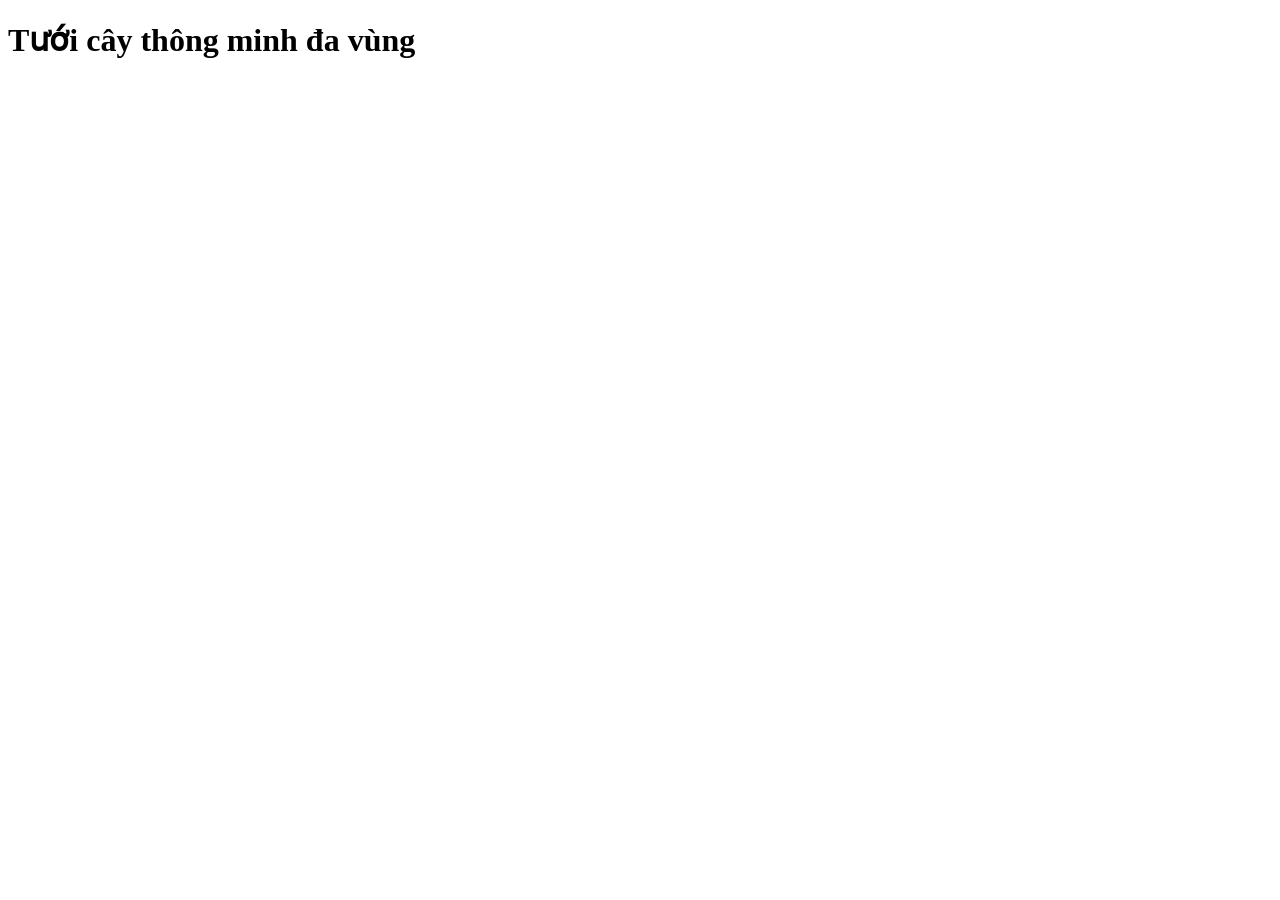
==== server/static/index.html @ 4378c60b "Add project skeleton, protocol/hardware docs and node + gateway firmware - Project layout: firmware/" ====
<!doctype html>
<html lang="vi">
<head>
  <meta charset="utf-8">
  <meta name="viewport" content="width=device-width, initial-scale=1">
  <title>Smart Irrigation</title>
  <link rel="stylesheet" href="style.css">
</head>
<body>
  <h1>Tưới cây thông minh đa vùng</h1>
  <!-- TODO: 3 thẻ Zone, biểu đồ lịch sử, điều khiển (docs/DESIGN.md §10) -->
  <script src="app.js"></script>
</body>
</html>
---- server/static/style.css ----
/* Dashboard styles */
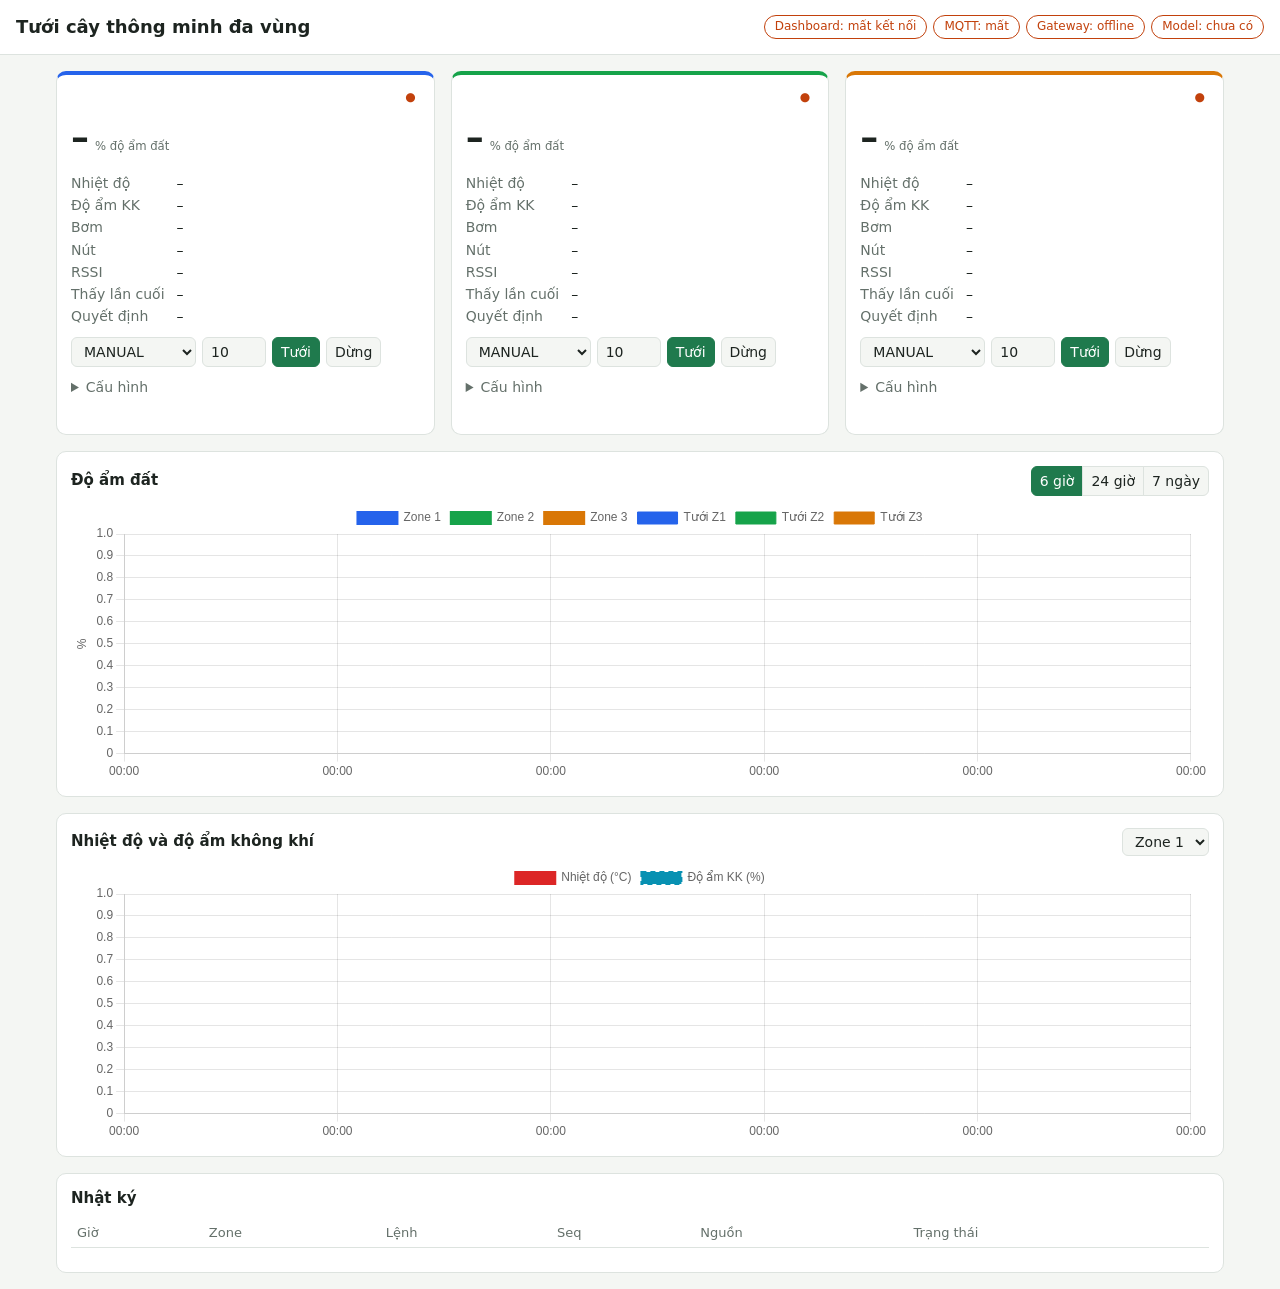
==== commit ae537eb9: "Week 12: MQTT over phone hotspot, server backend, Docker, remote dashboard Gateway <-> server now go" ====
--- a/server/static/index.html
+++ b/server/static/index.html
@@ -3,12 +3,93 @@
 <head>
   <meta charset="utf-8">
   <meta name="viewport" content="width=device-width, initial-scale=1">
-  <title>Smart Irrigation</title>
+  <title>Tưới cây đa vùng</title>
   <link rel="stylesheet" href="style.css">
 </head>
 <body>
-  <h1>Tưới cây thông minh đa vùng</h1>
-  <!-- TODO: 3 thẻ Zone, biểu đồ lịch sử, điều khiển (docs/DESIGN.md §10) -->
+  <header>
+    <h1>Tưới cây thông minh đa vùng</h1>
+    <div class="pills">
+      <span id="pill-ws" class="pill">Dashboard</span>
+      <span id="pill-mqtt" class="pill">MQTT</span>
+      <span id="pill-gw" class="pill">Gateway</span>
+      <span id="pill-model" class="pill">Model</span>
+      <form method="post" action="/logout" id="logout" hidden><button class="pill">Đăng xuất</button></form>
+    </div>
+  </header>
+
+  <main>
+    <section id="zones" class="zones"></section>
+
+    <section class="panel">
+      <div class="panel-head">
+        <h2>Độ ẩm đất</h2>
+        <div class="seg" id="range">
+          <button data-h="6" class="on">6 giờ</button><button data-h="24">24 giờ</button><button data-h="168">7 ngày</button>
+        </div>
+      </div>
+      <div class="chart"><canvas id="soil-chart"></canvas></div>
+    </section>
+
+    <section class="panel">
+      <div class="panel-head">
+        <h2>Nhiệt độ và độ ẩm không khí</h2>
+        <select id="air-zone"><option value="1">Zone 1</option><option value="2">Zone 2</option><option value="3">Zone 3</option></select>
+      </div>
+      <div class="chart"><canvas id="air-chart"></canvas></div>
+    </section>
+
+    <section class="panel">
+      <h2>Nhật ký</h2>
+      <table class="log">
+        <thead><tr><th>Giờ</th><th>Zone</th><th>Lệnh</th><th>Seq</th><th>Nguồn</th><th>Trạng thái</th></tr></thead>
+        <tbody id="cmd-log"></tbody>
+      </table>
+      <ul id="event-log" class="events"></ul>
+    </section>
+  </main>
+
+  <template id="zone-tpl">
+    <article class="zone">
+      <div class="zone-head">
+        <h3 data-f="name"></h3>
+        <span class="dot" data-f="online"></span>
+      </div>
+      <div class="soil"><span data-f="soil">–</span><small>% độ ẩm đất</small></div>
+      <dl class="facts">
+        <dt>Nhiệt độ</dt><dd data-f="temp">–</dd>
+        <dt>Độ ẩm KK</dt><dd data-f="hum">–</dd>
+        <dt>Bơm</dt><dd data-f="pump">–</dd>
+        <dt>Nút</dt><dd data-f="node_mode">–</dd>
+        <dt>RSSI</dt><dd data-f="rssi">–</dd>
+        <dt>Thấy lần cuối</dt><dd data-f="last_seen">–</dd>
+        <dt>Quyết định</dt><dd data-f="prediction">–</dd>
+      </dl>
+      <div class="controls">
+        <select data-c="mode"><option>MANUAL</option><option>THRESHOLD</option><option>AI</option></select>
+        <input data-c="dur" type="number" min="1" max="30" value="10" aria-label="Số giây tưới">
+        <button data-c="water" class="primary">Tưới</button>
+        <button data-c="stop">Dừng</button>
+      </div>
+      <details>
+        <summary>Cấu hình</summary>
+        <form data-c="cfg" class="cfg">
+          <label>soil_low (%)<input name="soil_low" type="number" step="0.5"></label>
+          <label>soil_target (%)<input name="soil_target" type="number" step="0.5"></label>
+          <label>pump_max_s<input name="pump_max_s" type="number" min="1" max="30"></label>
+          <label>threshold_dur<input name="threshold_dur" type="number" min="3" max="30"></label>
+          <label>cooldown_s<input name="cooldown_s" type="number" min="0"></label>
+          <label>fallback_s<input name="fallback_s" type="number" min="1" max="30"></label>
+          <label>pump_flow_ml_s<input name="pump_flow_ml_s" type="number" step="0.1" min="0"></label>
+          <label class="check"><input name="collect_mode" type="checkbox"> collect_mode</label>
+          <button class="primary">Lưu</button>
+        </form>
+      </details>
+      <p class="msg" data-f="msg"></p>
+    </article>
+  </template>
+
+  <script src="vendor/chart.umd.min.js"></script>
   <script src="app.js"></script>
 </body>
 </html>
--- a/server/static/style.css
+++ b/server/static/style.css
@@ -1 +1,102 @@
-/* Dashboard styles */
+:root {
+  --bg: #f4f6f3;
+  --card: #ffffff;
+  --text: #1d2420;
+  --muted: #64706a;
+  --line: #dde3df;
+  --accent: #1f7a4d;
+  --accent-text: #ffffff;
+  --ok: #1f9d55;
+  --bad: #c2410c;
+  --warn: #b7791f;
+  --z1: #2563eb;
+  --z2: #16a34a;
+  --z3: #d97706;
+}
+@media (prefers-color-scheme: dark) {
+  :root {
+    --bg: #121614;
+    --card: #1b211e;
+    --text: #e6ece8;
+    --muted: #94a19a;
+    --line: #2c3530;
+    --accent: #34a46b;
+    --ok: #3ccf7a;
+    --bad: #f07a45;
+    --warn: #e3b04b;
+    --z1: #60a5fa;
+    --z2: #4ade80;
+    --z3: #fbbf24;
+  }
+}
+* { box-sizing: border-box; }
+body {
+  margin: 0;
+  background: var(--bg);
+  color: var(--text);
+  font: 14px/1.45 system-ui, "Segoe UI", Roboto, sans-serif;
+}
+header {
+  display: flex; flex-wrap: wrap; gap: 8px 16px; align-items: center; justify-content: space-between;
+  padding: 14px 16px; border-bottom: 1px solid var(--line); background: var(--card);
+}
+h1 { font-size: 18px; margin: 0; }
+h2 { font-size: 15px; margin: 0 0 10px; }
+h3 { font-size: 15px; margin: 0; }
+main { max-width: 1200px; margin: 0 auto; padding: 16px; display: grid; gap: 16px; }
+.pills { display: flex; gap: 6px; flex-wrap: wrap; }
+.pill { padding: 2px 10px; border-radius: 999px; border: 1px solid var(--line); color: var(--muted); font-size: 12px; }
+.pill.ok { color: var(--ok); border-color: var(--ok); }
+.pill.bad { color: var(--bad); border-color: var(--bad); }
+#logout { display: contents; }
+#logout[hidden] { display: none; }
+button.pill { background: none; cursor: pointer; font-size: 12px; padding: 2px 10px; }
+
+.zones { display: grid; gap: 16px; grid-template-columns: repeat(auto-fit, minmax(300px, 1fr)); }
+.zone, .panel { background: var(--card); border: 1px solid var(--line); border-radius: 10px; padding: 14px; }
+.zone { border-top: 4px solid var(--zc, var(--line)); }
+.zone-head { display: flex; justify-content: space-between; align-items: center; }
+.dot { font-size: 12px; color: var(--muted); }
+.dot::before { content: "●"; margin-right: 4px; color: var(--bad); }
+.dot.on::before { color: var(--ok); }
+.soil { margin: 6px 0 8px; }
+.soil span { font-size: 36px; font-weight: 600; font-variant-numeric: tabular-nums; }
+.soil small { color: var(--muted); margin-left: 6px; }
+.facts { display: grid; grid-template-columns: auto 1fr; gap: 2px 12px; margin: 0 0 10px; }
+.facts dt { color: var(--muted); }
+.facts dd { margin: 0; font-variant-numeric: tabular-nums; }
+.pump-on { color: var(--accent); font-weight: 600; }
+.controls { display: flex; gap: 6px; flex-wrap: wrap; }
+.controls input { width: 64px; }
+button, select, input {
+  font: inherit; color: var(--text); background: var(--bg);
+  border: 1px solid var(--line); border-radius: 6px; padding: 4px 8px;
+}
+button { cursor: pointer; }
+button.primary { background: var(--accent); color: var(--accent-text); border-color: var(--accent); }
+button:disabled { opacity: .5; cursor: not-allowed; }
+details { margin-top: 10px; }
+summary { cursor: pointer; color: var(--muted); }
+.cfg { display: grid; grid-template-columns: 1fr 1fr; gap: 6px 10px; margin-top: 8px; }
+.cfg label { display: grid; gap: 2px; font-size: 12px; color: var(--muted); }
+.cfg label.check { display: flex; align-items: center; gap: 6px; }
+.cfg button { grid-column: 1 / -1; justify-self: start; }
+.msg { min-height: 1.2em; margin: 8px 0 0; font-size: 12px; color: var(--muted); }
+.msg.bad { color: var(--bad); }
+
+.panel-head { display: flex; justify-content: space-between; align-items: center; gap: 8px; flex-wrap: wrap; margin-bottom: 6px; }
+.panel-head h2 { margin: 0; }
+.seg button { border-radius: 0; margin-left: -1px; }
+.seg button:first-child { border-radius: 6px 0 0 6px; }
+.seg button:last-child { border-radius: 0 6px 6px 0; }
+.seg button.on { background: var(--accent); color: var(--accent-text); border-color: var(--accent); }
+.chart { position: relative; height: 280px; }
+
+.log { width: 100%; border-collapse: collapse; font-size: 13px; }
+.log th, .log td { text-align: left; padding: 4px 6px; border-bottom: 1px solid var(--line); }
+.log th { color: var(--muted); font-weight: 500; }
+.panel { overflow-x: auto; }
+.st-ok { color: var(--ok); }
+.st-pending { color: var(--warn); }
+.st-bad { color: var(--bad); }
+.events { list-style: none; padding: 0; margin: 10px 0 0; font-size: 13px; color: var(--muted); max-height: 160px; overflow-y: auto; }
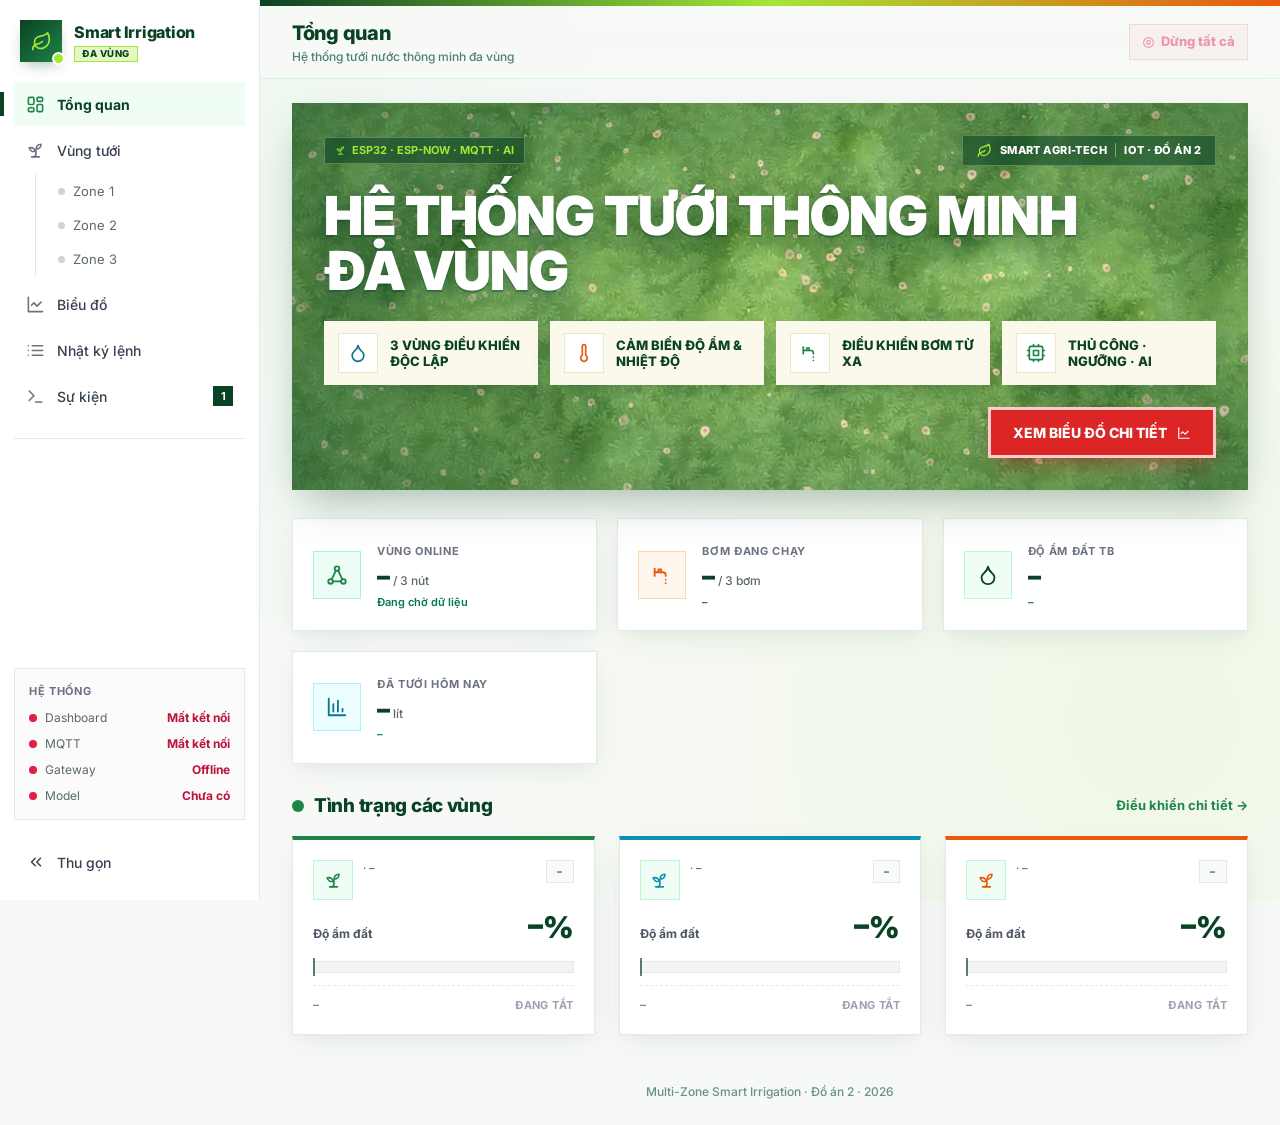
==== commit 18b76d4f: "Redesign web dashboard: sidebar, separate pages, botanical theme - Sidebar navigation with hash-rout" ====
--- a/server/static/index.html
+++ b/server/static/index.html
@@ -4,92 +4,303 @@
   <meta charset="utf-8">
   <meta name="viewport" content="width=device-width, initial-scale=1">
   <title>Tưới cây đa vùng</title>
-  <link rel="stylesheet" href="style.css">
+  <link rel="icon" href="/favicon.svg" type="image/svg+xml">
+  <link rel="icon" href="/favicon.ico" sizes="any">
+  <link rel="apple-touch-icon" href="/apple-touch-icon.png">
+  <meta name="theme-color" content="#0a4225">
+  <!-- Inter tải không chặn: mạng hotspot không có internet thì dùng font hệ thống -->
+  <link rel="stylesheet" href="https://fonts.googleapis.com/css2?family=Inter:wght@400;500;600;700;800&display=swap" media="print" onload="this.media='all'">
+  <!-- ?v=: đổi mỗi lần sửa css/js để Cloudflare và trình duyệt không dùng bản cache cũ -->
+  <link rel="stylesheet" href="style.css?v=2026-10-26g">
 </head>
 <body>
-  <header>
-    <h1>Tưới cây thông minh đa vùng</h1>
-    <div class="pills">
-      <span id="pill-ws" class="pill">Dashboard</span>
-      <span id="pill-mqtt" class="pill">MQTT</span>
-      <span id="pill-gw" class="pill">Gateway</span>
-      <span id="pill-model" class="pill">Model</span>
-      <form method="post" action="/logout" id="logout" hidden><button class="pill">Đăng xuất</button></form>
+  <svg width="0" height="0" style="position:absolute" aria-hidden="true">
+    <symbol id="i-leaf" viewBox="0 0 24 24"><path d="M11 20A7 7 0 0 1 9.8 6.1C15.5 5 17 4.48 19 2c1 2 2 4.18 2 8 0 5.5-4.78 10-10 10Z"/><path d="M2 21c0-3 1.85-5.36 5.08-6C9.5 14.52 12 13 13 12"/></symbol>
+    <symbol id="i-sprout" viewBox="0 0 24 24"><path d="M7 20h10"/><path d="M10 20c5.5-2.5.8-6.4 3-10"/><path d="M9.5 9.4c1.1.8 1.8 2.2 2.3 3.7-2 .4-3.5.4-4.8-.3-1.2-.6-2.3-1.9-3-4.2 2.8-.5 4.4 0 5.5.8z"/><path d="M14.1 6a7 7 0 0 0-1.1 4c1.9-.1 3.3-.6 4.3-1.4 1-1 1.6-2.3 1.7-4.6-2.7.1-4 1-4.9 2z"/></symbol>
+    <symbol id="i-drop" viewBox="0 0 24 24"><path d="M12 22a7 7 0 0 0 7-7c0-2-1-3.9-3-5.5s-3.5-4-4-6.5c-.5 2.5-2 4.9-4 6.5C6 11.1 5 13 5 15a7 7 0 0 0 7 7z"/></symbol>
+    <symbol id="i-thermo" viewBox="0 0 24 24"><path d="M14 4v10.54a4 4 0 1 1-4 0V4a2 2 0 0 1 4 0Z"/></symbol>
+    <symbol id="i-wind" viewBox="0 0 24 24"><path d="M17.7 7.7a2.5 2.5 0 1 1 1.8 4.3H2"/><path d="M9.6 4.6A2 2 0 1 1 11 8H2"/><path d="M12.6 19.4A2 2 0 1 0 14 16H2"/></symbol>
+    <symbol id="i-cpu" viewBox="0 0 24 24"><rect x="4" y="4" width="16" height="16" rx="2"/><rect x="9" y="9" width="6" height="6"/><path d="M15 2v2M15 20v2M2 15h2M2 9h2M20 15h2M20 9h2M9 2v2M9 20v2"/></symbol>
+    <symbol id="i-nodes" viewBox="0 0 24 24"><circle cx="12" cy="5" r="2.5"/><circle cx="5" cy="19" r="2.5"/><circle cx="19" cy="19" r="2.5"/><path d="M10.8 7.2 6.2 16.8M13.2 7.2l4.6 9.6M7.5 19h9"/></symbol>
+    <symbol id="i-tap" viewBox="0 0 24 24"><path d="M4 9h9a3 3 0 0 1 3 3v1"/><path d="M4 5v8"/><path d="M8 9V6h3v3"/><path d="M16 17v.01M16 21v.01"/></symbol>
+    <symbol id="i-line" viewBox="0 0 24 24"><path d="M3 3v18h18"/><path d="m19 9-5 5-4-4-3 3"/></symbol>
+    <symbol id="i-bar" viewBox="0 0 24 24"><path d="M3 3v18h18"/><path d="M8 17V9M13 17V5M18 17v-3"/></symbol>
+    <symbol id="i-list" viewBox="0 0 24 24"><path d="M8 6h13M8 12h13M8 18h13M3 6h.01M3 12h.01M3 18h.01"/></symbol>
+    <symbol id="i-signal" viewBox="0 0 24 24"><path d="M2 20h.01M7 20v-4M12 20v-8M17 20V8M22 4v16"/></symbol>
+    <symbol id="i-clock" viewBox="0 0 24 24"><circle cx="12" cy="12" r="9"/><path d="M12 7v5l3 2"/></symbol>
+    <symbol id="i-sliders" viewBox="0 0 24 24"><path d="M4 21v-7M4 10V3M12 21v-9M12 8V3M20 21v-5M20 12V3M1 14h6M9 8h6M17 16h6"/></symbol>
+    <symbol id="i-stop" viewBox="0 0 24 24"><circle cx="12" cy="12" r="9"/><rect x="9" y="9" width="6" height="6" rx="1"/></symbol>
+    <symbol id="i-trash" viewBox="0 0 24 24"><path d="M3 6h18M19 6v14a2 2 0 0 1-2 2H7a2 2 0 0 1-2-2V6M8 6V4a2 2 0 0 1 2-2h4a2 2 0 0 1 2 2v2"/></symbol>
+    <symbol id="i-out" viewBox="0 0 24 24"><path d="M9 21H5a2 2 0 0 1-2-2V5a2 2 0 0 1 2-2h4"/><path d="m16 17 5-5-5-5"/><path d="M21 12H9"/></symbol>
+    <symbol id="i-grid" viewBox="0 0 24 24"><rect x="3" y="3" width="7" height="9" rx="1.5"/><rect x="14" y="3" width="7" height="5" rx="1.5"/><rect x="14" y="12" width="7" height="9" rx="1.5"/><rect x="3" y="16" width="7" height="5" rx="1.5"/></symbol>
+    <symbol id="i-term" viewBox="0 0 24 24"><path d="m4 17 6-6-6-6"/><path d="M12 19h8"/></symbol>
+    <symbol id="i-menu" viewBox="0 0 24 24"><path d="M4 6h16M4 12h16M4 18h16"/></symbol>
+    <symbol id="i-collapse" viewBox="0 0 24 24"><path d="m11 17-5-5 5-5"/><path d="m18 17-5-5 5-5"/></symbol>
+  </svg>
+
+  <div class="shell" id="shell">
+  <aside class="sidebar" id="sidebar" aria-label="Thanh điều hướng">
+    <div class="side-brand">
+      <span class="logo"><svg class="ic"><use href="#i-leaf"/></svg><i></i></span>
+      <div class="lbl"><b>Smart Irrigation</b><span class="tag">Đa vùng</span></div>
+    </div>
+
+    <nav class="nav">
+      <a href="#/" data-route="overview" class="nav-item" title="Tổng quan"><svg class="ic"><use href="#i-grid"/></svg><span class="lbl">Tổng quan</span></a>
+      <a href="#/zones" data-route="zones" class="nav-item" title="Vùng tưới"><svg class="ic"><use href="#i-sprout"/></svg><span class="lbl">Vùng tưới</span></a>
+      <div class="nav-sub">
+        <a href="#/zones/1" data-zone="1"><i class="zdot" data-zdot="1"></i>Zone 1</a>
+        <a href="#/zones/2" data-zone="2"><i class="zdot" data-zdot="2"></i>Zone 2</a>
+        <a href="#/zones/3" data-zone="3"><i class="zdot" data-zdot="3"></i>Zone 3</a>
+      </div>
+      <a href="#/charts" data-route="charts" class="nav-item" title="Biểu đồ"><svg class="ic"><use href="#i-line"/></svg><span class="lbl">Biểu đồ</span></a>
+      <a href="#/commands" data-route="commands" class="nav-item" title="Nhật ký lệnh"><svg class="ic"><use href="#i-list"/></svg><span class="lbl">Nhật ký lệnh</span><span class="count" id="nav-pending" hidden></span></a>
+      <a href="#/events" data-route="events" class="nav-item" title="Sự kiện"><svg class="ic"><use href="#i-term"/></svg><span class="lbl">Sự kiện</span><span class="count" id="nav-events" hidden></span></a>
+    </nav>
+
+    <div class="side-status">
+      <span class="side-title lbl">Hệ thống</span>
+      <ul class="status" aria-label="Trạng thái hệ thống">
+        <li id="pill-ws" class="stat" title="Dashboard"><span>Dashboard</span><b>–</b></li>
+        <li id="pill-mqtt" class="stat" title="MQTT"><span>MQTT</span><b>–</b></li>
+        <li id="pill-gw" class="stat" title="Gateway"><span>Gateway</span><b>–</b></li>
+        <li id="pill-model" class="stat" title="Model"><span>Model</span><b>–</b></li>
+      </ul>
+    </div>
+
+    <button class="collapse-btn" id="collapse" aria-label="Thu gọn thanh bên"><svg class="ic"><use href="#i-collapse"/></svg><span class="lbl">Thu gọn</span></button>
+  </aside>
+  <div class="backdrop" id="backdrop"></div>
+
+  <div class="content">
+  <div class="strip" aria-hidden="true"></div>
+  <header class="topbar">
+    <button id="menu" class="ghost icon-btn" aria-label="Mở menu" aria-controls="sidebar" aria-expanded="false"><svg class="ic"><use href="#i-menu"/></svg></button>
+    <div class="crumb">
+      <h1 id="page-title">Tổng quan</h1>
+      <p>Hệ thống tưới nước thông minh đa vùng</p>
+    </div>
+    <div class="actions">
+      <button id="stop-all" class="danger"><svg class="ic"><use href="#i-stop"/></svg><span class="hide-sm">Dừng tất cả</span></button>
+      <form method="post" action="/logout" id="logout" hidden><button class="ghost icon-btn" aria-label="Đăng xuất" title="Đăng xuất"><svg class="ic"><use href="#i-out"/></svg></button></form>
     </div>
   </header>
 
   <main>
-    <section id="zones" class="zones"></section>
-
-    <section class="panel">
-      <div class="panel-head">
-        <h2>Độ ẩm đất</h2>
-        <div class="seg" id="range">
-          <button data-h="6" class="on">6 giờ</button><button data-h="24">24 giờ</button><button data-h="168">7 ngày</button>
-        </div>
-      </div>
-      <div class="chart"><canvas id="soil-chart"></canvas></div>
-    </section>
-
-    <section class="panel">
-      <div class="panel-head">
-        <h2>Nhiệt độ và độ ẩm không khí</h2>
-        <select id="air-zone"><option value="1">Zone 1</option><option value="2">Zone 2</option><option value="3">Zone 3</option></select>
-      </div>
-      <div class="chart"><canvas id="air-chart"></canvas></div>
-    </section>
-
-    <section class="panel">
-      <h2>Nhật ký</h2>
-      <table class="log">
-        <thead><tr><th>Giờ</th><th>Zone</th><th>Lệnh</th><th>Seq</th><th>Nguồn</th><th>Trạng thái</th></tr></thead>
-        <tbody id="cmd-log"></tbody>
-      </table>
-      <ul id="event-log" class="events"></ul>
-    </section>
+    <!-- ===== Trang: Tổng quan ===== -->
+    <div class="page" data-page="overview" data-title="Tổng quan">
+    <section class="hero">
+      <div class="hero-grid">
+        <div class="hero-top">
+          <span class="eyebrow"><svg class="ic"><use href="#i-sprout"/></svg>ESP32 · ESP-NOW · MQTT · AI</span>
+          <span class="hero-brand"><svg class="ic"><use href="#i-leaf"/></svg>Smart Agri-Tech<i></i>IoT · Đồ án 2</span>
+        </div>
+        <h2 class="hero-title">Hệ thống tưới thông minh đa vùng</h2>
+        <ul class="features">
+          <li><span class="f-ic c-cyan"><svg class="ic"><use href="#i-drop"/></svg></span>3 vùng điều khiển độc lập</li>
+          <li><span class="f-ic c-orange"><svg class="ic"><use href="#i-thermo"/></svg></span>Cảm biến độ ẩm &amp; nhiệt độ</li>
+          <li><span class="f-ic c-green"><svg class="ic"><use href="#i-tap"/></svg></span>Điều khiển bơm từ xa</li>
+          <li><span class="f-ic c-green"><svg class="ic"><use href="#i-cpu"/></svg></span>Thủ công · Ngưỡng · AI</li>
+        </ul>
+        <a href="#/charts" class="cta">Xem biểu đồ chi tiết<svg class="ic"><use href="#i-line"/></svg></a>
+      </div>
+    </section>
+
+    <section class="kpis" aria-label="Tổng quan">
+      <article class="card kpi">
+        <span class="kpi-ic tone-green"><svg class="ic"><use href="#i-nodes"/></svg></span>
+        <div><span class="kpi-label">Vùng online</span><b><span id="k-online">–</span><small> / 3 nút</small></b><p id="k-online-sub">Đang chờ dữ liệu</p></div>
+      </article>
+      <article class="card kpi">
+        <span class="kpi-ic tone-orange"><svg class="ic"><use href="#i-tap"/></svg></span>
+        <div><span class="kpi-label">Bơm đang chạy</span><b><span id="k-pump">–</span><small> / 3 bơm</small></b><p id="k-pump-sub">–</p></div>
+      </article>
+      <article class="card kpi">
+        <span class="kpi-ic tone-mint"><svg class="ic"><use href="#i-drop"/></svg></span>
+        <div><span class="kpi-label">Độ ẩm đất TB</span><b id="k-soil">–</b><p id="k-soil-sub">–</p></div>
+      </article>
+      <article class="card kpi">
+        <span class="kpi-ic tone-cyan"><svg class="ic"><use href="#i-bar"/></svg></span>
+        <div><span class="kpi-label">Đã tưới hôm nay</span><b><span id="k-water">–</span><small> lít</small></b><p id="k-water-sub">–</p></div>
+      </article>
+    </section>
+
+    <section>
+      <div class="section-head">
+        <h2><i class="bullet"></i>Tình trạng các vùng</h2>
+        <a href="#/zones" class="link">Điều khiển chi tiết →</a>
+      </div>
+      <div id="minis" class="minis"></div>
+    </section>
+    </div>
+
+    <!-- ===== Trang: Vùng tưới ===== -->
+    <div class="page" data-page="zones" data-title="Vùng tưới" hidden>
+    <section>
+      <div class="section-head">
+        <h2><i class="bullet"></i>Giám sát và điều khiển theo vùng</h2>
+        <span>Dữ liệu từ gateway ESP32</span>
+      </div>
+      <div id="zones" class="zones"></div>
+    </section>
+    </div>
+
+    <!-- ===== Trang: Biểu đồ ===== -->
+    <div class="page" data-page="charts" data-title="Biểu đồ" hidden>
+      <article class="card panel">
+        <div class="panel-head">
+          <div>
+            <h3><svg class="ic c-green"><use href="#i-line"/></svg>Xu hướng độ ẩm đất</h3>
+            <p class="sub">Tam giác đánh dấu thời điểm bắt đầu tưới</p>
+          </div>
+          <div class="seg" id="range" role="group" aria-label="Khoảng thời gian">
+            <button data-h="6" class="on">6 giờ</button><button data-h="24">24 giờ</button><button data-h="168">7 ngày</button>
+          </div>
+        </div>
+        <div class="chart chart-lg"><canvas id="soil-chart"></canvas></div>
+      </article>
+    <section class="row row-1-1">
+      <article class="card panel">
+        <div class="panel-head">
+          <div>
+            <h3><svg class="ic c-orange"><use href="#i-bar"/></svg>Nước tiêu thụ hôm nay</h3>
+            <p class="sub">Lít theo vùng, tính từ thời gian bơm × lưu lượng</p>
+          </div>
+        </div>
+        <div class="chart"><canvas id="water-chart"></canvas></div>
+      </article>
+      <article class="card panel">
+        <div class="panel-head">
+          <div>
+            <h3><svg class="ic c-cyan"><use href="#i-wind"/></svg>Nhiệt độ và độ ẩm không khí</h3>
+            <p class="sub">Cảm biến DHT22 tại nút</p>
+          </div>
+          <select id="air-zone" aria-label="Chọn vùng"><option value="1">Zone 1</option><option value="2">Zone 2</option><option value="3">Zone 3</option></select>
+        </div>
+        <div class="chart"><canvas id="air-chart"></canvas></div>
+      </article>
+    </section>
+    </div>
+
+    <!-- ===== Trang: Nhật ký lệnh ===== -->
+    <div class="page" data-page="commands" data-title="Nhật ký lệnh" hidden>
+      <article class="card panel">
+        <div class="panel-head">
+          <div>
+            <h3><svg class="ic c-green"><use href="#i-list"/></svg>Lệnh gần đây</h3>
+            <p class="sub">30 lệnh mới nhất gửi xuống nút và trạng thái ACK</p>
+          </div>
+        </div>
+        <div class="table-wrap table-lg">
+          <table class="log">
+            <thead><tr><th>Giờ</th><th>Zone</th><th>Lệnh</th><th class="num">Seq</th><th>Nguồn</th><th>Trạng thái</th></tr></thead>
+            <tbody id="cmd-log"></tbody>
+          </table>
+        </div>
+      </article>
+    </div>
+
+    <!-- ===== Trang: Sự kiện ===== -->
+    <div class="page" data-page="events" data-title="Sự kiện" hidden>
+      <section class="card panel">
+        <div class="panel-head">
+          <div class="term-title"><i class="d r"></i><i class="d y"></i><i class="d g"></i><span>MQTT real-time event terminal</span></div>
+          <button id="clear-log" class="ghost sm"><svg class="ic"><use href="#i-trash"/></svg>Xóa nhật ký</button>
+        </div>
+        <ul id="event-log" class="terminal terminal-lg" aria-live="polite"></ul>
+      </section>
+    </div>
   </main>
 
+  <footer>Multi-Zone Smart Irrigation · Đồ án 2 · 2026</footer>
+  </div>
+  </div>
+
+  <template id="mini-tpl">
+    <a class="card mini">
+      <div class="mini-head">
+        <span class="zone-ic"><svg class="ic"><use href="#i-sprout"/></svg></span>
+        <div class="zone-title"><h3 data-f="name"></h3><p><span class="online" data-f="online"></span> · <span data-f="mode">–</span></p></div>
+        <span class="badge" data-f="state">–</span>
+      </div>
+      <div class="reading-top"><span>Độ ẩm đất</span><b><span data-f="soil">–</span>%</b></div>
+      <div class="gauge" data-f="gauge" aria-hidden="true"><i class="fill"></i><i class="mark low"></i><i class="mark target"></i></div>
+      <div class="mini-foot"><span data-f="air">–</span><span class="pump" data-f="pump">Đang tắt</span></div>
+    </a>
+  </template>
+
   <template id="zone-tpl">
-    <article class="zone">
-      <div class="zone-head">
-        <h3 data-f="name"></h3>
-        <span class="dot" data-f="online"></span>
-      </div>
-      <div class="soil"><span data-f="soil">–</span><small>% độ ẩm đất</small></div>
+    <article class="card zone">
+      <header class="zone-head">
+        <span class="zone-ic"><svg class="ic"><use href="#i-sprout"/></svg></span>
+        <div class="zone-title">
+          <h3 data-f="name"></h3>
+          <p><span class="online" data-f="online"></span> · <span data-f="last_seen">–</span></p>
+        </div>
+        <span class="badge" data-f="state">–</span>
+      </header>
+
+      <div class="reading">
+        <div class="reading-top">
+          <span>Độ ẩm đất hiện tại</span>
+          <b><span data-f="soil">–</span>%</b>
+        </div>
+        <div class="gauge" data-f="gauge" aria-hidden="true"><i class="fill"></i><i class="mark low"></i><i class="mark target"></i></div>
+        <div class="gauge-legend"><span>Ngưỡng tưới <b data-f="low">–</b></span><span>Mục tiêu <b data-f="target">–</b></span></div>
+      </div>
+
       <dl class="facts">
-        <dt>Nhiệt độ</dt><dd data-f="temp">–</dd>
-        <dt>Độ ẩm KK</dt><dd data-f="hum">–</dd>
-        <dt>Bơm</dt><dd data-f="pump">–</dd>
-        <dt>Nút</dt><dd data-f="node_mode">–</dd>
-        <dt>RSSI</dt><dd data-f="rssi">–</dd>
-        <dt>Thấy lần cuối</dt><dd data-f="last_seen">–</dd>
-        <dt>Quyết định</dt><dd data-f="prediction">–</dd>
+        <div><dt><svg class="ic"><use href="#i-thermo"/></svg>Nhiệt độ</dt><dd data-f="temp">–</dd></div>
+        <div><dt><svg class="ic"><use href="#i-drop"/></svg>Độ ẩm KK</dt><dd data-f="hum">–</dd></div>
+        <div><dt><svg class="ic"><use href="#i-signal"/></svg>RSSI</dt><dd data-f="rssi">–</dd></div>
+        <div><dt><svg class="ic"><use href="#i-cpu"/></svg>Chế độ nút</dt><dd data-f="node_mode">–</dd></div>
       </dl>
-      <div class="controls">
-        <select data-c="mode"><option>MANUAL</option><option>THRESHOLD</option><option>AI</option></select>
-        <input data-c="dur" type="number" min="1" max="30" value="10" aria-label="Số giây tưới">
-        <button data-c="water" class="primary">Tưới</button>
-        <button data-c="stop">Dừng</button>
-      </div>
+
+      <div class="pump-box">
+        <div>
+          <span class="pump-label">Máy bơm</span>
+          <span class="pump" data-f="pump">Đang tắt</span>
+        </div>
+        <div class="seg mode" data-c="mode" role="group" aria-label="Chế độ điều khiển">
+          <button type="button" data-v="MANUAL">Thủ công</button><button type="button" data-v="THRESHOLD">Ngưỡng</button><button type="button" data-v="AI">AI</button>
+        </div>
+      </div>
+
+      <div class="quick">
+        <span class="quick-label">Tưới nhanh</span>
+        <div class="quick-row">
+          <button data-c="preset" data-s="5">5 giây</button>
+          <button data-c="preset" data-s="10">10 giây</button>
+          <button data-c="preset" data-s="20">20 giây</button>
+        </div>
+        <div class="quick-row">
+          <label class="dur"><input data-c="dur" type="number" min="1" max="30" value="10" aria-label="Số giây tưới"><span>giây</span></label>
+          <button data-c="water" class="primary">Tưới</button>
+          <button data-c="stop" class="stop">Dừng</button>
+        </div>
+      </div>
+
+      <p class="decision"><svg class="ic"><use href="#i-cpu"/></svg><span data-f="prediction">Chưa có quyết định</span></p>
+
       <details>
-        <summary>Cấu hình</summary>
+        <summary><svg class="ic"><use href="#i-sliders"/></svg>Cấu hình vùng</summary>
         <form data-c="cfg" class="cfg">
-          <label>soil_low (%)<input name="soil_low" type="number" step="0.5"></label>
-          <label>soil_target (%)<input name="soil_target" type="number" step="0.5"></label>
-          <label>pump_max_s<input name="pump_max_s" type="number" min="1" max="30"></label>
-          <label>threshold_dur<input name="threshold_dur" type="number" min="3" max="30"></label>
-          <label>cooldown_s<input name="cooldown_s" type="number" min="0"></label>
-          <label>fallback_s<input name="fallback_s" type="number" min="1" max="30"></label>
-          <label>pump_flow_ml_s<input name="pump_flow_ml_s" type="number" step="0.1" min="0"></label>
-          <label class="check"><input name="collect_mode" type="checkbox"> collect_mode</label>
-          <button class="primary">Lưu</button>
+          <label><span>Ngưỡng tưới (%) <code>soil_low</code></span><input name="soil_low" type="number" step="0.5"></label>
+          <label><span>Mục tiêu (%) <code>soil_target</code></span><input name="soil_target" type="number" step="0.5"></label>
+          <label><span>Bơm tối đa (s) <code>pump_max_s</code></span><input name="pump_max_s" type="number" min="1" max="30"></label>
+          <label><span>Tưới theo ngưỡng (s) <code>threshold_dur</code></span><input name="threshold_dur" type="number" min="3" max="30"></label>
+          <label><span>Nghỉ giữa lần (s) <code>cooldown_s</code></span><input name="cooldown_s" type="number" min="0"></label>
+          <label><span>Dự phòng (s) <code>fallback_s</code></span><input name="fallback_s" type="number" min="1" max="30"></label>
+          <label><span>Lưu lượng (ml/s) <code>pump_flow_ml_s</code></span><input name="pump_flow_ml_s" type="number" step="0.1" min="0"></label>
+          <label class="check"><input name="collect_mode" type="checkbox"> <span>Thu thập dữ liệu <code>collect_mode</code></span></label>
+          <button class="primary">Lưu cấu hình</button>
         </form>
       </details>
-      <p class="msg" data-f="msg"></p>
+      <p class="msg" data-f="msg" role="status"></p>
     </article>
   </template>
 
   <script src="vendor/chart.umd.min.js"></script>
-  <script src="app.js"></script>
+  <script src="app.js?v=2026-10-26g"></script>
 </body>
-</html>
+</html>
--- a/server/static/style.css
+++ b/server/static/style.css
@@ -1,102 +1,442 @@
 :root {
-  --bg: #f4f6f3;
+  --deep: #0a4225;
+  --forest: #145a32;
+  --emerald: #1e8449;
+  --lime: #2ecc71;
+  --bright-lime: #a3e635;
+  --citrus: #ea580c;
+  --ruby: #e11d48;
+  --soft-green: #f0fdf4;
+  --mint: #bbf7d0;
+
+  --bg: #f7f9f6;
   --card: #ffffff;
-  --text: #1d2420;
-  --muted: #64706a;
-  --line: #dde3df;
-  --accent: #1f7a4d;
-  --accent-text: #ffffff;
-  --ok: #1f9d55;
-  --bad: #c2410c;
-  --warn: #b7791f;
-  --z1: #2563eb;
-  --z2: #16a34a;
-  --z3: #d97706;
-}
-@media (prefers-color-scheme: dark) {
-  :root {
-    --bg: #121614;
-    --card: #1b211e;
-    --text: #e6ece8;
-    --muted: #94a19a;
-    --line: #2c3530;
-    --accent: #34a46b;
-    --ok: #3ccf7a;
-    --bad: #f07a45;
-    --warn: #e3b04b;
-    --z1: #60a5fa;
-    --z2: #4ade80;
-    --z3: #fbbf24;
-  }
-}
+  --text: #143221;
+  --muted: #5b6b62;
+  --line: #e2e8f0;
+  --line-2: #eef2ef;
+  --ok: #047857;
+  --ok-soft: #ecfdf5;
+  --warn: #b45309;
+  --warn-soft: #fffbeb;
+  --bad: #be123c;
+  --bad-soft: #fff1f2;
+  --info: #0e7490;
+  --info-soft: #ecfeff;
+
+  --z1: #1e8449;
+  --z2: #0891b2;
+  --z3: #ea580c;
+  --temp: #ea580c;
+  --hum: #0891b2;
+
+  --shadow: 0 10px 30px -5px rgb(10 66 37 / .08), 0 4px 12px -2px rgb(10 66 37 / .03);
+  --shadow-hover: 0 20px 35px -5px rgb(10 66 37 / .12);
+  --mono: ui-monospace, "Cascadia Mono", "JetBrains Mono", Consolas, monospace;
+  color-scheme: light;
+}
+
 * { box-sizing: border-box; }
 body {
-  margin: 0;
-  background: var(--bg);
-  color: var(--text);
-  font: 14px/1.45 system-ui, "Segoe UI", Roboto, sans-serif;
-}
-header {
-  display: flex; flex-wrap: wrap; gap: 8px 16px; align-items: center; justify-content: space-between;
-  padding: 14px 16px; border-bottom: 1px solid var(--line); background: var(--card);
-}
-h1 { font-size: 18px; margin: 0; }
-h2 { font-size: 15px; margin: 0 0 10px; }
-h3 { font-size: 15px; margin: 0; }
-main { max-width: 1200px; margin: 0 auto; padding: 16px; display: grid; gap: 16px; }
-.pills { display: flex; gap: 6px; flex-wrap: wrap; }
-.pill { padding: 2px 10px; border-radius: 999px; border: 1px solid var(--line); color: var(--muted); font-size: 12px; }
-.pill.ok { color: var(--ok); border-color: var(--ok); }
-.pill.bad { color: var(--bad); border-color: var(--bad); }
-#logout { display: contents; }
+  margin: 0; min-height: 100vh; color: var(--text); background-color: var(--bg);
+  background-image:
+    radial-gradient(circle at 10% 20%, rgb(46 204 113 / .06) 0, transparent 40%),
+    radial-gradient(circle at 90% 80%, rgb(163 230 53 / .08) 0, transparent 50%);
+  background-attachment: fixed;
+  font: 14px/1.5 Inter, system-ui, "Segoe UI", Roboto, sans-serif;
+  -webkit-font-smoothing: antialiased;
+}
+h1, h2, h3 { margin: 0; letter-spacing: -0.015em; color: var(--deep); }
+p { margin: 0; }
+code { font: 10.5px var(--mono); color: var(--muted); }
+:focus-visible { outline: 2px solid var(--emerald); outline-offset: 2px; }
+.ic { width: 1em; height: 1em; flex: none; fill: none; stroke: currentColor; stroke-width: 2; stroke-linecap: round; stroke-linejoin: round; }
+.c-green { color: var(--emerald); }
+.c-orange { color: var(--citrus); }
+.c-cyan { color: var(--info); }
+
+::-webkit-scrollbar { width: 6px; height: 6px; }
+::-webkit-scrollbar-track { background: transparent; }
+::-webkit-scrollbar-thumb { background: #a7f3d0; border-radius: 0; }
+::-webkit-scrollbar-thumb:hover { background: #10b981; }
+
+/* ---------- điều khiển chung ---------- */
+button, select, input {
+  font: inherit; color: var(--deep); background: var(--card);
+  border: 1px solid var(--line); border-radius: 0; min-height: 36px; padding: 0 12px;
+  transition: background-color .2s, border-color .2s, color .2s, box-shadow .2s;
+}
+button { display: inline-flex; align-items: center; justify-content: center; gap: 6px; cursor: pointer; font-weight: 700; font-size: 13px; }
+button:hover:not(:disabled) { border-color: var(--emerald); background: var(--soft-green); }
+button.primary { background: var(--deep); border-color: var(--deep); color: #fff; }
+button.primary:hover:not(:disabled) { background: var(--forest); border-color: var(--forest); }
+button.danger { background: rgb(225 29 72 / .08); border-color: rgb(225 29 72 / .3); color: var(--ruby); font-weight: 800; }
+button.danger:hover:not(:disabled) { background: rgb(225 29 72 / .16); border-color: rgb(225 29 72 / .45); }
+button.ghost { background: none; border-color: transparent; color: var(--muted); }
+button.ghost:hover:not(:disabled) { background: var(--soft-green); border-color: transparent; color: var(--deep); }
+button.sm { min-height: 30px; font-size: 12px; font-weight: 600; }
+button:disabled { opacity: .45; cursor: not-allowed; }
+select { cursor: pointer; font-size: 12px; font-weight: 600; background: #f9fafb; }
+select:focus, input:focus { outline: none; border-color: var(--emerald); box-shadow: 0 0 0 3px rgb(30 132 73 / .12); }
+input[type=number] { font-variant-numeric: tabular-nums; font-weight: 600; }
+@media (pointer: coarse) { button, select, input { min-height: 44px; } }
+
+.seg { display: inline-flex; gap: 2px; padding: 3px; background: #f1f5f2; border: 1px solid var(--line); border-radius: 0; }
+.seg button { white-space: nowrap; min-height: 28px; padding: 0 12px; border: 0; border-radius: 0; background: none; color: var(--muted); font-size: 12px; }
+.seg button:hover:not(:disabled) { background: none; color: var(--deep); }
+.seg button.on, .seg button[aria-pressed=true] { background: var(--deep); color: #fff; box-shadow: 0 4px 10px -2px rgb(10 66 37 / .3); }
+@media (pointer: coarse) { .seg button { min-height: 38px; } }
+
+/* ---------- khung: sidebar + nội dung ---------- */
+.shell { display: grid; grid-template-columns: 260px minmax(0, 1fr); min-height: 100vh; transition: grid-template-columns .25s ease; }
+.shell.collapsed { grid-template-columns: 80px minmax(0, 1fr); }
+.content { min-width: 0; display: flex; flex-direction: column; }
+.strip { height: 6px; flex: none; background: linear-gradient(90deg, var(--deep), var(--bright-lime), var(--citrus)); }
+
+.sidebar {
+  position: sticky; top: 0; height: 100vh; overflow-y: auto; overflow-x: hidden; z-index: 40;
+  display: flex; flex-direction: column; gap: 20px; padding: 20px 14px 16px;
+  background: #fff; border-right: 1px solid var(--line);
+}
+.side-brand { display: flex; align-items: center; gap: 12px; padding: 0 6px; }
+.side-brand .lbl { display: grid; gap: 2px; justify-items: start; }
+.side-brand b { font-size: 16px; font-weight: 800; color: var(--deep); letter-spacing: -0.015em; white-space: nowrap; }
+.logo {
+  position: relative; display: grid; place-items: center; width: 42px; height: 42px; border-radius: 0; flex: none;
+  background: linear-gradient(135deg, var(--deep), var(--emerald)); color: var(--bright-lime); font-size: 21px;
+  box-shadow: 0 6px 14px -4px rgb(10 66 37 / .35);
+}
+.logo i { position: absolute; right: -3px; bottom: -3px; width: 13px; height: 13px; border-radius: 50%; background: var(--bright-lime); border: 2px solid #fff; }
+.tag {
+  font-size: 9.5px; font-weight: 800; letter-spacing: .06em; text-transform: uppercase; color: var(--deep);
+  background: rgb(163 230 53 / .3); border: 1px solid var(--bright-lime); border-radius: 0; padding: 0 7px;
+}
+
+.nav { display: grid; gap: 2px; padding-bottom: 20px; border-bottom: 1px solid var(--line); }
+.nav-item {
+  position: relative; display: flex; align-items: center; gap: 12px; min-height: 44px; padding: 0 12px; border-radius: 0;
+  color: #374151; font-weight: 500; text-decoration: none; white-space: nowrap; transition: background-color .2s, color .2s;
+}
+.nav-item .ic { font-size: 19px; color: #6b7280; transition: color .2s; }
+.nav-item:hover { background: #f3f6f4; color: var(--deep); }
+.nav-item.active { background: var(--soft-green); color: var(--deep); font-weight: 700; }
+.nav-item.active .ic { color: var(--emerald); }
+.nav-item.active::before { content: ""; position: absolute; left: -14px; top: 10px; bottom: 10px; width: 4px; border-radius: 0; background: var(--deep); }
+.count {
+  margin-left: auto; min-width: 20px; height: 20px; padding: 0 6px; border-radius: 0; display: grid; place-items: center;
+  font-size: 11px; font-weight: 700; background: var(--deep); color: #fff;
+}
+.count.warn { background: var(--citrus); }
+.count[hidden] { display: none; }
+.nav-sub { display: grid; margin: 0 0 4px 21px; padding-left: 12px; border-left: 1px solid var(--line); }
+.nav-sub a {
+  display: flex; align-items: center; gap: 8px; min-height: 34px; padding: 0 10px; border-radius: 0;
+  font-size: 13px; color: var(--muted); text-decoration: none;
+}
+.nav-sub a:hover { background: #f3f6f4; color: var(--deep); }
+.nav-sub a.active { background: var(--soft-green); color: var(--deep); font-weight: 700; }
+.zdot { width: 7px; height: 7px; border-radius: 50%; background: #cbd5d1; }
+.zdot.on { background: #10b981; }
+.zdot.off { background: var(--ruby); }
+.zdot.pump { background: var(--emerald); box-shadow: 0 0 0 3px rgb(30 132 73 / .25); }
+
+.side-status { margin-top: auto; padding: 14px; border-radius: 0; border: 1px solid var(--line); background: #fafbfa; display: grid; gap: 10px; }
+.side-title { font-size: 11px; font-weight: 700; letter-spacing: .06em; text-transform: uppercase; color: #6b7280; }
+.status { display: grid; gap: 8px; margin: 0; padding: 0; list-style: none; }
+.stat { display: flex; align-items: center; gap: 8px; font-size: 12px; color: var(--muted); white-space: nowrap; }
+.stat::before { content: ""; width: 8px; height: 8px; border-radius: 50%; background: #cbd5d1; flex: none; }
+.stat b { margin-left: auto; font-weight: 700; color: var(--deep); overflow: hidden; text-overflow: ellipsis; }
+.stat.ok::before { background: #10b981; box-shadow: 0 0 0 3px rgb(16 185 129 / .18); }
+.stat.bad::before { background: var(--ruby); }
+.stat.bad b { color: var(--bad); }
+
+.collapse-btn { justify-content: flex-start; gap: 12px; border-color: transparent; background: none; color: #374151; font-weight: 500; font-size: 14px; min-height: 44px; }
+.collapse-btn .ic { font-size: 18px; transition: transform .25s; }
+.collapse-btn:hover:not(:disabled) { background: #f3f6f4; border-color: transparent; }
+
+/* thu gọn: chỉ còn icon */
+.shell.collapsed .lbl, .shell.collapsed .nav-sub, .shell.collapsed .stat span, .shell.collapsed .stat b { display: none; }
+.shell.collapsed .side-brand { justify-content: center; padding: 0; }
+.shell.collapsed .nav-item, .shell.collapsed .collapse-btn { justify-content: center; padding: 0; }
+.shell.collapsed .count { position: absolute; top: 4px; right: 6px; min-width: 16px; height: 16px; font-size: 10px; padding: 0 4px; }
+.shell.collapsed .side-status { padding: 12px 0; justify-items: center; }
+.shell.collapsed .stat { gap: 0; }
+.shell.collapsed .collapse-btn .ic { transform: rotate(180deg); }
+
+/* ---------- thanh tiêu đề ---------- */
+.topbar {
+  position: sticky; top: 0; z-index: 20; display: flex; align-items: center; gap: 12px; padding: 12px 32px;
+  background: rgb(247 249 246 / .85); backdrop-filter: blur(12px); -webkit-backdrop-filter: blur(12px);
+  border-bottom: 1px solid rgb(187 247 208 / .6);
+}
+.crumb { margin-right: auto; min-width: 0; }
+.crumb h1 { font-size: 20px; font-weight: 800; }
+.crumb p { font-size: 12px; font-weight: 500; color: rgb(6 78 59 / .7); white-space: nowrap; overflow: hidden; text-overflow: ellipsis; }
+.actions { display: flex; align-items: center; gap: 6px; }
+.icon-btn { width: 40px; padding: 0; font-size: 19px; }
+#menu { display: none; }
 #logout[hidden] { display: none; }
-button.pill { background: none; cursor: pointer; font-size: 12px; padding: 2px 10px; }
-
-.zones { display: grid; gap: 16px; grid-template-columns: repeat(auto-fit, minmax(300px, 1fr)); }
-.zone, .panel { background: var(--card); border: 1px solid var(--line); border-radius: 10px; padding: 14px; }
-.zone { border-top: 4px solid var(--zc, var(--line)); }
-.zone-head { display: flex; justify-content: space-between; align-items: center; }
-.dot { font-size: 12px; color: var(--muted); }
-.dot::before { content: "●"; margin-right: 4px; color: var(--bad); }
-.dot.on::before { color: var(--ok); }
-.soil { margin: 6px 0 8px; }
-.soil span { font-size: 36px; font-weight: 600; font-variant-numeric: tabular-nums; }
-.soil small { color: var(--muted); margin-left: 6px; }
-.facts { display: grid; grid-template-columns: auto 1fr; gap: 2px 12px; margin: 0 0 10px; }
-.facts dt { color: var(--muted); }
-.facts dd { margin: 0; font-variant-numeric: tabular-nums; }
-.pump-on { color: var(--accent); font-weight: 600; }
-.controls { display: flex; gap: 6px; flex-wrap: wrap; }
-.controls input { width: 64px; }
-button, select, input {
-  font: inherit; color: var(--text); background: var(--bg);
-  border: 1px solid var(--line); border-radius: 6px; padding: 4px 8px;
-}
-button { cursor: pointer; }
-button.primary { background: var(--accent); color: var(--accent-text); border-color: var(--accent); }
-button:disabled { opacity: .5; cursor: not-allowed; }
-details { margin-top: 10px; }
-summary { cursor: pointer; color: var(--muted); }
-.cfg { display: grid; grid-template-columns: 1fr 1fr; gap: 6px 10px; margin-top: 8px; }
-.cfg label { display: grid; gap: 2px; font-size: 12px; color: var(--muted); }
-.cfg label.check { display: flex; align-items: center; gap: 6px; }
+.zone { scroll-margin-top: 96px; }
+
+.backdrop { display: none; }
+@media (max-width: 1023px) {
+  .shell, .shell.collapsed { grid-template-columns: minmax(0, 1fr); }
+  .sidebar {
+    position: fixed; left: 0; top: 0; bottom: 0; width: 280px; height: auto;
+    transform: translateX(-100%); transition: transform .25s ease; box-shadow: 0 20px 40px -10px rgb(10 66 37 / .3);
+  }
+  .shell.open .sidebar { transform: none; }
+  .shell.open .backdrop { display: block; position: fixed; inset: 0; z-index: 30; background: rgb(10 66 37 / .25); }
+  /* trên mobile luôn hiện đủ chữ, bỏ chế độ thu gọn */
+  .shell.collapsed .lbl, .shell.collapsed .stat span, .shell.collapsed .stat b { display: revert; }
+  .shell.collapsed .nav-sub { display: grid; }
+  .collapse-btn { display: none; }
+  #menu { display: inline-flex; }
+  .topbar { padding: 10px 16px; }
+}
+@media (max-width: 520px) { .hide-sm { display: none; } }
+
+/* ---------- bố cục ---------- */
+main { width: 100%; max-width: 1280px; margin: 0 auto; padding: 24px 32px 0; display: grid; gap: 28px; }
+.row { display: grid; gap: 24px; grid-template-columns: minmax(0, 1fr); }
+@media (min-width: 1024px) {
+  .row-2-1 { grid-template-columns: minmax(0, 2fr) minmax(0, 1fr); }
+  .row-1-1 { grid-template-columns: repeat(2, minmax(0, 1fr)); }
+}
+@media (max-width: 640px) {
+  main { padding: 16px 16px 0; gap: 20px; }
+}
+footer { width: 100%; max-width: 1280px; margin: 48px auto 24px; padding: 0 24px; text-align: center; font-size: 12px; font-weight: 500; color: rgb(6 78 59 / .6); }
+
+.card {
+  background: var(--card); border: 1px solid var(--line); border-radius: 0; box-shadow: var(--shadow);
+  transition: border-color .3s, box-shadow .3s; min-width: 0;
+}
+.card:hover { border-color: #86efac; box-shadow: var(--shadow-hover); }
+.panel { padding: 24px; }
+.panel-head { display: flex; justify-content: space-between; align-items: flex-start; flex-wrap: wrap; gap: 10px 12px; margin-bottom: 16px; }
+.panel-head h3 { display: flex; align-items: center; gap: 8px; font-size: 15px; font-weight: 800; }
+.panel-head h3 .ic { font-size: 17px; }
+.sub { font-size: 12px; color: var(--muted); margin-top: 2px; }
+.chart { position: relative; height: 270px; }
+
+.section-head { display: flex; flex-wrap: wrap; align-items: center; justify-content: space-between; gap: 6px 12px; margin-bottom: 16px; }
+.section-head h2 { display: flex; align-items: center; gap: 10px; font-size: 19px; font-weight: 800; }
+.section-head > span { font-size: 12px; font-weight: 600; color: var(--muted); }
+.bullet { width: 12px; height: 12px; border-radius: 50%; background: var(--emerald); }
+
+/* ---------- trang ---------- */
+.page { display: grid; gap: 28px; min-width: 0; animation: page-in .25s ease-out; }
+.page[hidden] { display: none; }
+@keyframes page-in { from { opacity: 0; transform: translateY(6px); } }
+.link { font-size: 13px; font-weight: 700; color: var(--emerald); text-decoration: none; }
+.link:hover { color: var(--deep); text-decoration: underline; }
+.chart-lg { height: 360px; }
+.table-lg { max-height: calc(100vh - 230px); }
+.terminal-lg { height: calc(100vh - 230px); min-height: 320px; }
+
+.minis { display: grid; gap: 24px; grid-template-columns: repeat(auto-fit, minmax(min(100%, 280px), 1fr)); }
+.mini { display: grid; gap: 12px; padding: 20px; color: inherit; text-decoration: none; border-top: 4px solid var(--zc, var(--emerald)); }
+.mini-head { display: flex; align-items: flex-start; gap: 10px; }
+.mini-foot { display: flex; justify-content: space-between; align-items: center; gap: 8px; font-size: 12px; color: var(--muted); padding-top: 10px; border-top: 1px dashed var(--line); }
+.mini.offline .reading-top b { color: #9ca3af; }
+.zone.flash { animation: flash 1.6s ease-out; }
+@keyframes flash { 0%, 40% { box-shadow: 0 0 0 4px var(--zc), var(--shadow-hover); } }
+
+/* ---------- banner ---------- */
+.hero {
+  --cream: #fbf8ec;
+  position: relative; overflow: hidden; border-radius: 0; min-height: 360px;
+  /* lớp tối nhẹ ở hai mép để khung chữ nổi hơn trên nền cỏ */
+  background:
+    radial-gradient(ellipse at 50% 50%, transparent 40%, rgb(10 66 37 / .35) 100%),
+    linear-gradient(90deg, rgb(10 66 37 / .25), transparent 45%),
+    #4c9a3a url("hero-bg.webp") center / cover no-repeat;
+  box-shadow: 0 20px 40px -12px rgb(10 66 37 / .35);
+}
+.hero-grid { position: relative; display: flex; flex-direction: column; align-items: flex-start; gap: 22px; padding: 32px; min-height: 360px; }
+.hero-top { display: flex; flex-wrap: wrap; justify-content: space-between; align-items: center; gap: 10px; width: 100%; }
+
+/* Tên hệ thống: không khung, chữ trắng nằm thẳng trên nền cỏ */
+.hero-title {
+  max-width: 820px; font-size: clamp(30px, 4.2vw, 56px); line-height: 1.04; font-weight: 900; text-transform: uppercase;
+  letter-spacing: -0.015em; color: #fff;
+  text-shadow: 0 2px 0 rgb(10 66 37 / .35), 0 6px 24px rgb(10 66 37 / .55);
+}
+.eyebrow {
+  display: inline-flex; align-items: center; gap: 6px; padding: 4px 10px; border-radius: 0;
+  font-size: 11px; font-weight: 700; color: var(--bright-lime); background: rgb(10 66 37 / .55);
+  border: 1px solid rgb(255 255 255 / .25); backdrop-filter: blur(6px);
+}
+
+.hero-brand {
+  display: inline-flex; align-items: center; gap: 8px; padding: 6px 14px; border-radius: 0;
+  font-size: 11px; font-weight: 800; letter-spacing: .04em; text-transform: uppercase; color: #fff;
+  background: rgb(10 66 37 / .55); border: 1px solid rgb(255 255 255 / .25); backdrop-filter: blur(6px);
+}
+.hero-brand .ic { color: var(--bright-lime); font-size: 15px; }
+.hero-brand i { width: 1px; height: 14px; background: rgb(255 255 255 / .4); }
+.features { list-style: none; margin: auto 0 0; padding: 0; display: grid; grid-template-columns: repeat(4, minmax(0, 1fr)); gap: 12px; width: 100%; }
+.features li {
+  display: flex; align-items: center; gap: 12px; padding: 12px 14px; border-radius: 0; background: var(--cream);
+  font-size: 13px; font-weight: 800; line-height: 1.25; text-transform: uppercase; color: var(--deep);
+  box-shadow: 0 10px 24px -10px rgb(10 66 37 / .5);
+}
+.f-ic { display: grid; place-items: center; width: 40px; height: 40px; flex: none; border-radius: 0; background: #fff; border: 1px solid #ece6cc; font-size: 20px; }
+.cta {
+  align-self: flex-end; display: inline-flex; align-items: center; gap: 10px; padding: 12px 22px; border-radius: 0;
+  font-size: 14px; font-weight: 800; text-transform: uppercase; color: #fff; text-decoration: none;
+  background: #dc2626; border: 3px solid #fecaca; box-shadow: 0 10px 24px -8px rgb(185 28 28 / .6);
+  transition: background-color .2s, transform .2s;
+}
+.cta:hover { background: #b91c1c; transform: translateY(-1px); }
+
+@media (max-width: 1100px) {
+  .features { grid-template-columns: repeat(2, minmax(0, 1fr)); }
+}
+@media (max-width: 640px) {
+  .hero-grid { padding: 20px; min-height: 0; }
+  .features { grid-template-columns: minmax(0, 1fr); }
+  .cta { align-self: stretch; justify-content: center; }
+}
+
+/* ---------- KPI ---------- */
+.kpis { display: grid; gap: 20px; grid-template-columns: repeat(auto-fit, minmax(min(100%, 230px), 1fr)); }
+@media (max-width: 640px) {
+  .kpis { grid-template-columns: 1fr 1fr; gap: 12px; }
+  .kpi { flex-direction: column; align-items: flex-start; gap: 10px; padding: 16px; }
+  .kpi b { font-size: 22px; }
+}
+.kpi { padding: 20px; display: flex; align-items: center; gap: 16px; }
+.kpi-ic { display: grid; place-items: center; width: 48px; height: 48px; border-radius: 0; font-size: 22px; flex: none; border: 1px solid; }
+.tone-green { background: var(--ok-soft); border-color: #a7f3d0; color: var(--emerald); }
+.tone-orange { background: #fff7ed; border-color: #fed7aa; color: var(--citrus); }
+.tone-mint { background: var(--soft-green); border-color: var(--mint); color: var(--deep); }
+.tone-cyan { background: var(--info-soft); border-color: #a5f3fc; color: var(--info); }
+.kpi-label { font-size: 11px; font-weight: 700; letter-spacing: .06em; text-transform: uppercase; color: #6b7280; }
+.kpi b { display: block; font-size: 26px; line-height: 1.2; font-weight: 900; color: var(--deep); font-variant-numeric: tabular-nums; }
+.kpi b small { font-size: 12px; font-weight: 500; color: var(--muted); }
+.kpi p { font-size: 11px; font-weight: 600; color: var(--ok); margin-top: 2px; }
+.kpi p.warn { color: var(--warn); }
+
+/* ---------- thẻ vùng ---------- */
+.zones { display: grid; gap: 24px; grid-template-columns: repeat(auto-fit, minmax(min(100%, 320px), 1fr)); }
+.zone { padding: 20px; display: flex; flex-direction: column; gap: 16px; border-top: 4px solid var(--zc, var(--emerald)); }
+.zone-head { display: flex; align-items: flex-start; gap: 10px; }
+.zone-ic { display: grid; place-items: center; width: 40px; height: 40px; border-radius: 0; font-size: 19px; flex: none; background: var(--soft-green); border: 1px solid var(--mint); color: var(--zc, var(--deep)); }
+.zone-title { margin-right: auto; min-width: 0; }
+.zone-title h3 { font-size: 15px; font-weight: 800; }
+.zone-title p { font-size: 11px; font-weight: 500; color: var(--muted); }
+.online { font-weight: 700; color: var(--bad); }
+.online.on { color: var(--ok); }
+.badge { font-size: 10px; font-weight: 800; letter-spacing: .06em; text-transform: uppercase; padding: 3px 10px; border-radius: 0; border: 1px solid #e5e7eb; background: #f9fafb; color: var(--muted); white-space: nowrap; }
+.badge.ok { background: var(--ok-soft); border-color: #a7f3d0; color: #065f46; }
+.badge.dry { background: var(--warn-soft); border-color: #fde68a; color: #92400e; }
+.badge.wet { background: var(--info-soft); border-color: #a5f3fc; color: #155e75; }
+.badge.off { background: var(--bad-soft); border-color: #fecdd3; color: var(--bad); }
+
+.reading-top { display: flex; justify-content: space-between; align-items: baseline; margin-bottom: 6px; }
+.reading-top > span { font-size: 12px; font-weight: 700; color: #4b5563; }
+.reading-top b { font-size: 30px; font-weight: 900; line-height: 1; color: var(--deep); font-variant-numeric: tabular-nums; }
+.zone.offline .reading-top b { color: #9ca3af; }
+.gauge { position: relative; height: 12px; padding: 2px; border-radius: 0; background: #f3f4f6; border: 1px solid #e5e7eb; }
+.gauge .fill {
+  display: block; height: 100%; border-radius: 0; background: linear-gradient(90deg, var(--lime), var(--emerald));
+  transform-origin: left; transform: scaleX(var(--v, 0)); transition: transform .5s ease-out;
+}
+.gauge.dry .fill { background: linear-gradient(90deg, #fbbf24, #f97316); }
+.gauge .mark { position: absolute; top: -4px; bottom: -4px; width: 2px; margin-left: -1px; border-radius: 0; background: var(--deep); opacity: .55; }
+.gauge .mark.low { left: var(--low, 0); }
+.gauge .mark.target { left: var(--target, 0); opacity: .25; }
+.gauge-legend { display: flex; justify-content: space-between; margin-top: 6px; font-size: 11px; color: #6b7280; }
+.gauge-legend b { color: var(--deep); font-weight: 700; font-variant-numeric: tabular-nums; }
+
+.facts { display: grid; grid-template-columns: 1fr 1fr; gap: 8px; margin: 0; }
+.facts > div { padding: 8px 12px; border-radius: 0; background: #f9fafb; border: 1px solid var(--line-2); }
+.facts dt { display: flex; align-items: center; gap: 5px; font-size: 11px; color: var(--muted); }
+.facts dt .ic { font-size: 12px; color: var(--emerald); }
+.facts dd { margin: 2px 0 0; font-weight: 700; color: var(--deep); font-variant-numeric: tabular-nums; overflow-wrap: anywhere; }
+
+.pump-box {
+  display: grid; grid-template-columns: auto 1fr; align-items: center; gap: 10px;
+  padding: 12px; border-radius: 0; background: rgb(240 253 244 / .6); border: 1px solid rgb(187 247 208 / .8);
+}
+.pump-label { display: block; font-size: 12px; font-weight: 700; color: var(--deep); }
+.pump { display: inline-flex; align-items: center; gap: 6px; font-size: 11px; font-weight: 700; text-transform: uppercase; letter-spacing: .04em; color: #9ca3af; }
+.pump.on { color: var(--emerald); }
+.pump.on::before { content: ""; width: 8px; height: 8px; border-radius: 50%; background: var(--emerald); animation: ping 1.2s cubic-bezier(0, 0, .2, 1) infinite; }
+@keyframes ping { 0% { box-shadow: 0 0 0 0 rgb(30 132 73 / .5); } 100% { box-shadow: 0 0 0 8px rgb(30 132 73 / 0); } }
+.pump-box .seg { background: #fff; justify-self: end; }
+.pump-box .seg button { padding: 0 10px; }
+.pump { white-space: nowrap; }
+
+.quick { display: grid; gap: 6px; }
+.quick-label { font-size: 11px; font-weight: 700; color: #6b7280; }
+.quick-row { display: grid; grid-template-columns: repeat(3, 1fr); gap: 6px; }
+.quick-row button { box-shadow: 0 1px 2px rgb(0 0 0 / .04); }
+.dur { position: relative; display: flex; }
+.dur input { width: 100%; padding-right: 40px; }
+.dur span { position: absolute; right: 12px; top: 50%; transform: translateY(-50%); font-size: 12px; color: var(--muted); pointer-events: none; }
+button.stop { color: var(--ruby); }
+button.stop:hover:not(:disabled) { border-color: rgb(225 29 72 / .4); background: var(--bad-soft); }
+
+.decision { display: flex; align-items: flex-start; gap: 8px; font-size: 12px; color: var(--muted); padding-top: 12px; border-top: 1px dashed var(--line); }
+.decision .ic { margin-top: 2px; color: var(--emerald); }
+
+details summary { display: flex; align-items: center; gap: 6px; cursor: pointer; list-style: none; font-size: 12px; font-weight: 700; color: var(--muted); }
+details summary::-webkit-details-marker { display: none; }
+details summary::after { content: ""; width: 6px; height: 6px; margin-left: 2px; border-right: 2px solid currentColor; border-bottom: 2px solid currentColor; transform: rotate(45deg) translateY(-2px); transition: transform .2s; }
+details[open] summary::after { transform: rotate(-135deg) translateY(-2px); }
+details summary:hover { color: var(--deep); }
+.cfg { display: grid; grid-template-columns: 1fr 1fr; gap: 10px 12px; margin-top: 12px; padding: 14px; border-radius: 0; background: #f9fafb; border: 1px solid var(--line-2); }
+.cfg label { display: grid; gap: 4px; font-size: 12px; font-weight: 600; color: #4b5563; }
+.cfg label span { display: flex; flex-wrap: wrap; gap: 0 6px; align-items: baseline; }
+.cfg input { border-radius: 0; }
+.cfg label.check { grid-column: 1 / -1; display: flex; align-items: center; gap: 8px; }
+.cfg label.check input { min-height: 0; width: 16px; height: 16px; accent-color: var(--emerald); }
 .cfg button { grid-column: 1 / -1; justify-self: start; }
-.msg { min-height: 1.2em; margin: 8px 0 0; font-size: 12px; color: var(--muted); }
+.msg { margin-top: -6px; font-size: 12px; font-weight: 600; color: var(--ok); }
+.msg:empty { display: none; }
 .msg.bad { color: var(--bad); }
 
-.panel-head { display: flex; justify-content: space-between; align-items: center; gap: 8px; flex-wrap: wrap; margin-bottom: 6px; }
-.panel-head h2 { margin: 0; }
-.seg button { border-radius: 0; margin-left: -1px; }
-.seg button:first-child { border-radius: 6px 0 0 6px; }
-.seg button:last-child { border-radius: 0 6px 6px 0; }
-.seg button.on { background: var(--accent); color: var(--accent-text); border-color: var(--accent); }
-.chart { position: relative; height: 280px; }
-
-.log { width: 100%; border-collapse: collapse; font-size: 13px; }
-.log th, .log td { text-align: left; padding: 4px 6px; border-bottom: 1px solid var(--line); }
-.log th { color: var(--muted); font-weight: 500; }
-.panel { overflow-x: auto; }
-.st-ok { color: var(--ok); }
-.st-pending { color: var(--warn); }
-.st-bad { color: var(--bad); }
-.events { list-style: none; padding: 0; margin: 10px 0 0; font-size: 13px; color: var(--muted); max-height: 160px; overflow-y: auto; }
+/* ---------- nhật ký lệnh ---------- */
+.table-wrap { overflow: auto; max-height: 270px; border-radius: 0; border: 1px solid var(--line); }
+.log { width: 100%; border-collapse: collapse; font-size: 13px; white-space: nowrap; }
+.log th, .log td { text-align: left; padding: 8px 14px; }
+.log th { position: sticky; top: 0; font-size: 11px; font-weight: 700; text-transform: uppercase; letter-spacing: .05em; color: #6b7280; background: #f9fafb; border-bottom: 1px solid var(--line); }
+.log td { border-bottom: 1px solid var(--line-2); font-variant-numeric: tabular-nums; color: var(--deep); }
+.log tbody tr:last-child td { border-bottom: 0; }
+.log tbody tr:hover { background: var(--soft-green); }
+.log .num { text-align: right; font-family: var(--mono); font-size: 12px; }
+.chip { display: inline-block; padding: 1px 10px; border-radius: 0; font-size: 11px; font-weight: 700; border: 1px solid; }
+.st-ok { background: var(--ok-soft); border-color: #a7f3d0; color: var(--ok); }
+.st-pending { background: var(--warn-soft); border-color: #fde68a; color: var(--warn); }
+.st-bad { background: var(--bad-soft); border-color: #fecdd3; color: var(--bad); }
+
+/* ---------- terminal sự kiện ---------- */
+.term-title { display: flex; align-items: center; gap: 6px; }
+.term-title .d { width: 12px; height: 12px; border-radius: 50%; }
+.term-title .r { background: #f87171; }
+.term-title .y { background: #fbbf24; }
+.term-title .g { background: #34d399; }
+.term-title span { margin-left: 6px; font: 700 12px var(--mono); color: var(--deep); }
+.terminal {
+  list-style: none; margin: 0; padding: 16px; height: 190px; overflow-y: auto; border-radius: 0;
+  background: var(--deep); border: 1px solid var(--forest); font: 12px/1.7 var(--mono); color: #d1fae5;
+}
+.terminal li { padding-bottom: 2px; border-bottom: 1px solid rgb(20 90 50 / .4); }
+.terminal time { color: rgb(52 211 153 / .7); }
+.terminal .t { font-weight: 700; color: var(--bright-lime); }
+.terminal .warn .t { color: #fcd34d; }
+.terminal .bad .t { color: #fb7185; }
+.terminal:empty::before { content: "Đang chờ sự kiện từ gateway…"; color: rgb(209 250 229 / .5); }
+
+@media (max-width: 420px) {
+  .cfg { grid-template-columns: 1fr; }
+}
+@media (min-width: 1024px) and (max-width: 1279px) {
+  .row-2-1 { grid-template-columns: minmax(0, 1fr); }
+}
+@media (prefers-reduced-motion: reduce) {
+  *, *::before, *::after { transition: none !important; animation: none !important; }
+}
